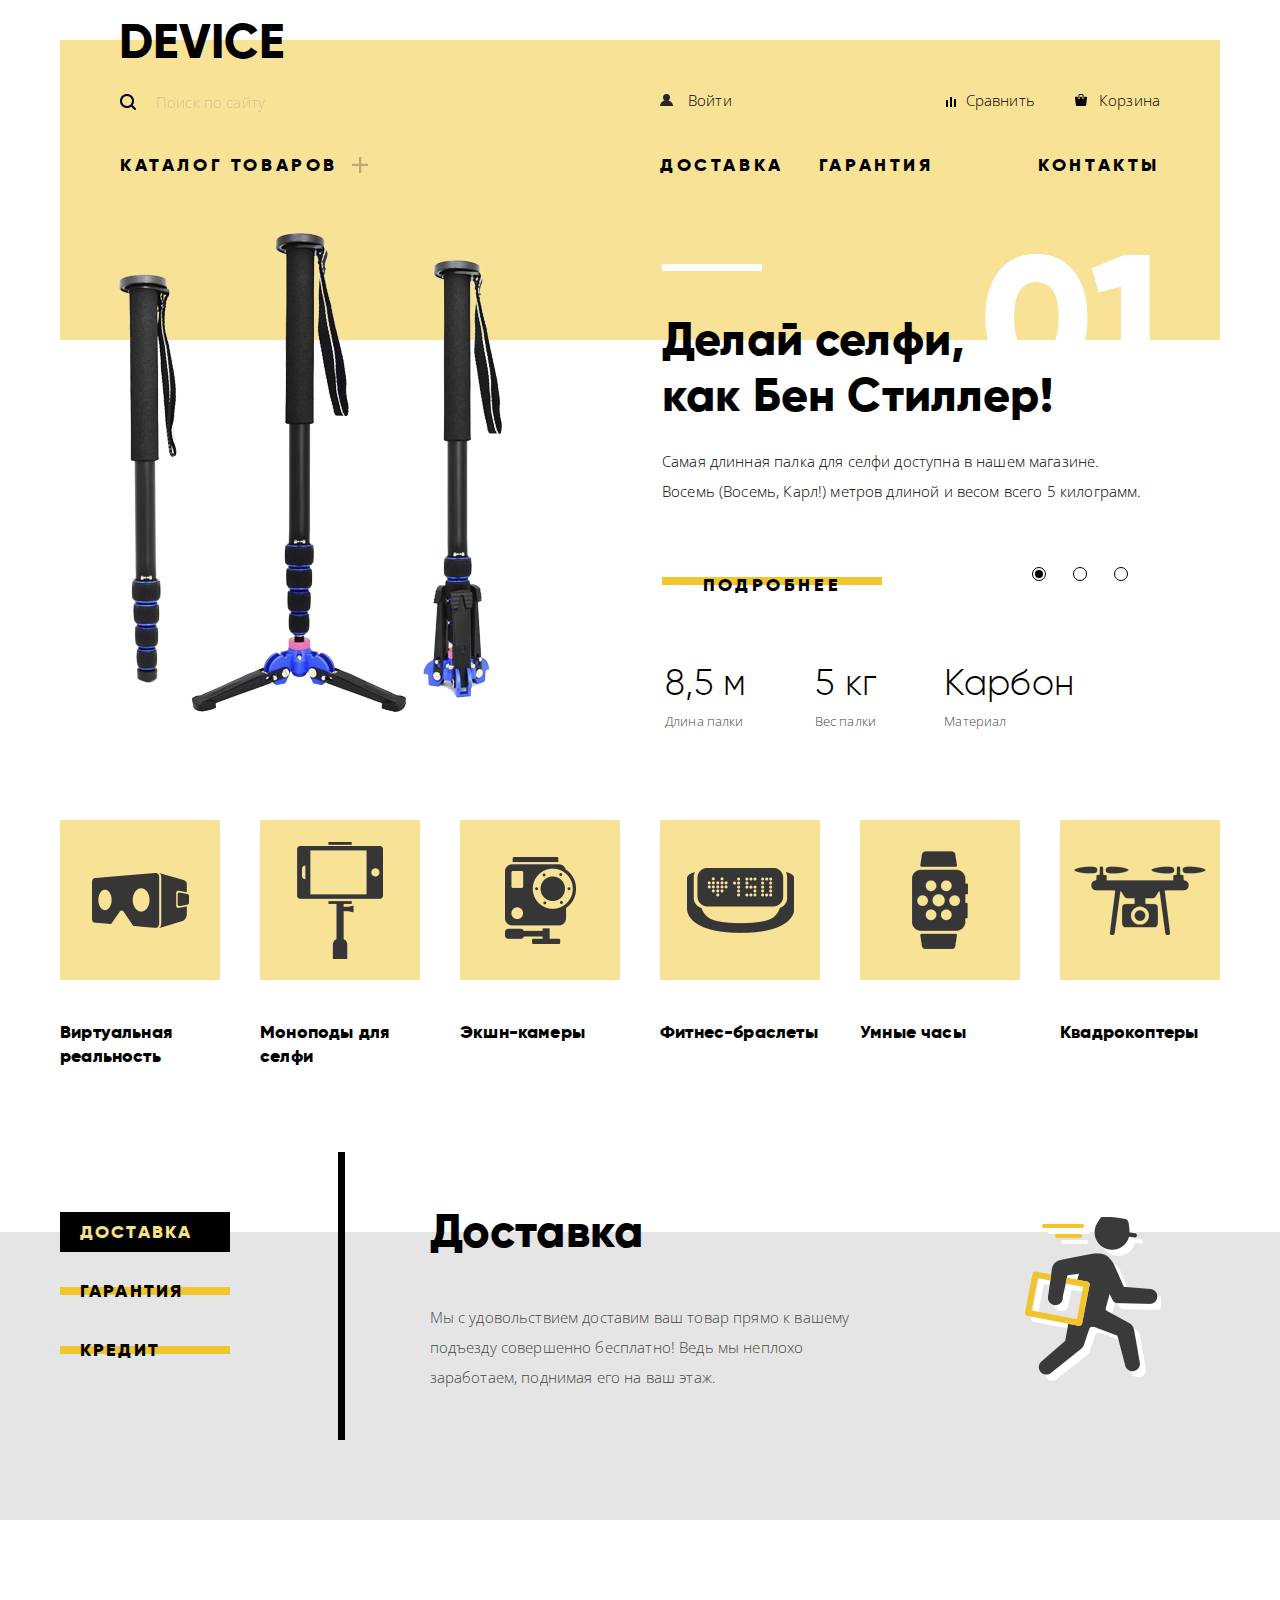
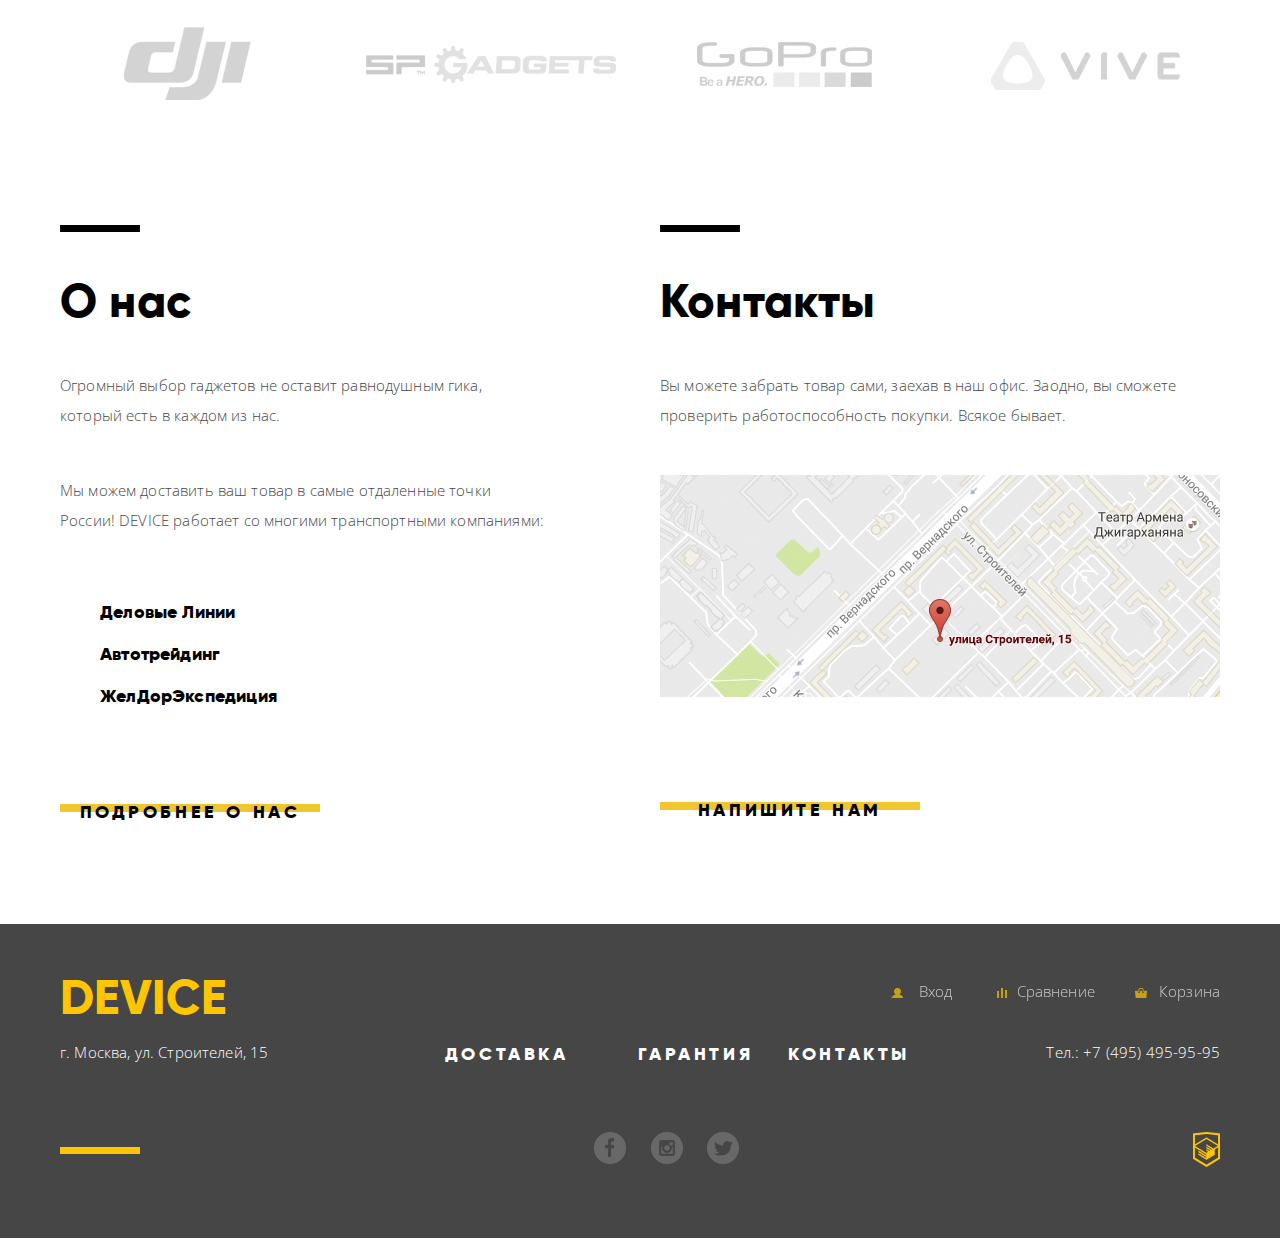
==== index.html @ 448fe98c "Доделка состояний кнопок" ====
<!DOCTYPE html>
<html lang="ru">

        <head>
            <meta charset="UTF-8">
            <title>Интернет-магазин Device</title>
            <link href="css/normalize.css" rel="stylesheet">
            <link href="css/style.css" rel="stylesheet" type="text/css">
            <link href="https://fonts.googleapis.com/css?family=Open+Sans:300,400&amp;subset=cyrillic" rel="stylesheet">
             
        </head>
        <body>

          <header class="main-header">
            <h1 class="visually-hidden">Интернет-магазин Device</h1>
              <nav class="main-navigation"> 

                <a class="main-header-logo">
                      Device
                </a>

                <div class="main-navigation-wrapper">
                  <div class="container">  
                      <form class="search-form" action="https://echo.htmlacademy.ru" method="POST">
                          <ul class="search-list">
                              <li class="search-item-user">
                              <label class="visually-hidden" for="user-search">Поиск по сайту</label>
                              <input class="search-icon-user" id="user-search" type="text" name="search" placeholder="Поиск по сайту">
                              </li>
                              <li class="search-item-button"><a href="">Найти</a></li>
                          </ul>
                      </form>
                      <ul class="user-navigation">
                        <li class="login-link">
                            <a href="login.html">Войти</a>
                        </li>
                      <div class="separation-columns">
                        <li class="comparison"><a href="comparison.html">Сравнить</a></li>
                        <li class="shopping-cart"><a href="shopping-cart.html">Корзина</a></li>
                      </div>      
                    </ul>
                  </div>
                </div>

                <div class="main-navigation-wrapper">
                  <div class="container"> 
                      <ul class="catalog-navigation">
                          <li class="catalog-nav"><a href="catalog.html">Каталог товаров</a></li>
                      </ul>
                      <ul class="site-navigation">
                          <div class="separation-columns">
                            <li class="delivery-nav"><a href="delivery">Доставка</a></li>
                            <li class="guarantee-nav"><a href="guarantee">Гарантия</a></li>
                          </div>
                          <li class="contact-nav"><a href="contact.html">Контакты</a></li>
                      </ul>
                  </div> 
                </div>

              </nav>
          </header>

          <main class="">
            <div class="slider-container container">
                    <input class="switch-slider" type="radio" name="point-slider" id="slide1" checked>
                    <input class="switch-slider" type="radio" name="point-slider" id="slide2">
                    <input class="switch-slider" type="radio" name="point-slider" id="slide3">
                <div class="slider">
                   <div class="slides slide1">
                     <section class="img-product">
                       <h2 class="visually-hidden">Слайд</h2>
                       <img src="img/slider-1.png" aria-label="Изображение продукта">
                     </section>
                     <section class="description-product">
                        <p class="whight-hyphen"></p> 
                        <p class="number-slide">01</p>
                       <h3 class="slide-title">Делай селфи,<br> как Бен Стиллер!</h3>
                       <p class="slide-description">Самая длинная палка для селфи доступна в нашем магазине.<br>
                          Восемь (Восемь, Карл!) метров длиной и весом всего 5 килограмм.</p>
                       <a class="button line" href="#">Подробнее</a>
                       
                       <table class="specifications">
                             <tr class="description-specifications">
                                  <td class="cell">8,5 м</td>
                                  <td class="cell">5 кг</td>
                                  <td class="cell">Карбон</td>
                             </tr>
                             <tr class="name-specifications">
                                <td class="cell">Длина палки</td>
                                <td class="cell">Вес палки</td>
                                <td class="cell">Материал</td>
                             </tr>
                       </table>
                     </section>
                   </div>
                   <div class="slides slide2">
                     <section class="img-product">
                      <h2 class="visually-hidden">Слайд</h2>
                      <img src="img/slider-2.png" aria-label="Изображение продукта">
                     </section>
                     <section class="description-product">
                      <p class="whight-hyphen"></p>
                      <p class="number-slide">02</p>
                      <h3 class="slide-title">Худеем <br> правильно!</h3>
                      <p class="slide-description">Мотивирующие фитнес-браслеты помогут найти в себе 
                        силы не пропускать занятия и соблюдать диету</p>
                      <a class="button line" href="#">Подробнее</a>
                      <table class="specifications">
                          <tr class="description-specifications">
                              <td>48 часов</td>
                          </tr>
                          <tr class="name-specifications">
                             <td>Без подзарядки</td>
                          </tr>
                      </table>
                     </section>
                   </div>
                  <div class="slides slide3"> 
                     <section class="img-product">
                      <h2 class="visually-hidden">Слайд</h2>
                      <img src="img/slider-3.png" aria-label="Изображение продукта">
                     </section>
                     <section class="description-product">
                      <p class="whight-hyphen"></p>
                      <p class="number-slide">03</p>
                      <h3 class="slide-title">Порхает как бабочка, жалит как пчела!</h3>
                      <p class="slide-description">Этот обычный, на первый взгляд, квадрокоптер оснащен
                        мощным лазером, замаскированным под стандартную камеру.</p>
                      <a class="button line" href="#">Подробнее</a> 
                      <table class="specifications">
                          <tr class="description-specifications">
                              <td>800 м</td>
                              <td>50 м</td>
                          </tr>
                          <tr class="name-specifications">
                             <td>Дальность полета</td>
                             <td>Радиус поражения</td>
                          </tr>
                      </table>
                     </section>
                  </div>
                </div>
                <div class="controls">
                    <label class="switch-btn" for="slide1"></label>
                    <label class="switch-btn" for="slide2"></label>
                    <label class="switch-btn" for="slide3"></label>
                </div>
            </div>

            <div class="container">
                 <section class="category">
                     <h2 class="visually-hidden">Категории товаров</h2>
                     <ul class="category-list">
                         <li class="category-item">
                             <a class="categoty-link" href=""><img class="state" src="img/category/popular-1.png"></a>
                             <a>Виртуальная реальность</a>
                        </li>
                         <li class="category-item">
                             <a class="categoty-link" href=""><img class="state" src="img/category/popular-2.png"></a>
                             <a>Моноподы для селфи</a>
                        </li>
                         <li class="category-item">
                             <a class="categoty-link" href=""><img class="state" src="img/category/popular-3.png"></a>
                             <a>Экшн-камеры</a>
                        </li>
                         <li class="category-item">
                             <a class="categoty-link" href=""><img class="state" src="img/category/popular-4.png"></a>
                             <a>Фитнес-браслеты</a>
                        </li>
                         <li class="category-item">
                             <a class="categoty-link" href=""><img class="state" src="img/category/popular-5.png.png"></a>
                             <a>Умные часы</a>
                        </li>
                         <li class="category-item">
                             <a class="categoty-link" href=""><img class="state" src="img/category/poppular-6.png.png"></a>
                             <a>Квадрокоптеры</a>
                        </li>
                     </ul>
                </section> 
            </div>

            <div class="container-wrapper">
                    <div class="services-container container">
                           <input class="switch-path" type="radio" name="point-path" id="path1" checked>
                           <input class="switch-path" type="radio" name="point-path" id="path2">
                           <input class="switch-path" type="radio" name="point-path" id="path3">
                       
                       <section class="services">
                         <h2 class="visually-hidden">Услуги</h2>
   
                         <label class="switch-btn-path line-fix" for="path1"><p class="text-switch">Доставка</p></label> 
                         <label class="switch-btn-path line-fix" for="path2"><p class="text-switch">Гарантия</p></label> 
                         <label class="switch-btn-path line-fix" for="path3"><p class="text-switch">Кредит</p></label> 
                      
                       </section>

                      <div class="descriptions-services"> 
                         <div class="description-services path1">
                           <section class="delivery">  
                              <h3 class="services-title">Доставка</h3>
                              <p class="services-description">Мы с удовольствием доставим ваш товар прямо к вашему подъезду совершенно бесплатно! Ведь мы неплохо заработаем, поднимая его на ваш этаж.</p> 
                           </section>
                           <section class="logo-delivery">  
                                   <img class="delivery-img" src="img/services/delivery.png"> 
                           </section>
                         </div>
                         <div class="description-services path2">
                           <section class="warranty"> 
                               <h3 class="services-title">Гарантия</h3>
                               <p class="services-description">Если из-за возгорания купленного у нас товара у вас сгорит дом — не переживайте, мы выдадим вам новый.
                               Товар, не дом, конечно же.</p>
                           </section>
                           <section class="logo-warranty">
                               <img class="warranty-img" src="img/services/warranty.png">
                           </section>
                         </div>
                         <div class="description-services path3">
                           <section class="credit">
                               <h3 class="services-title">Кредит</h3>
                               <p class="services-description">Залезть в долговую яму стало проще! Кредитные консультанты подберут для вас наиболее выгодные 
                               условия кредита. Выгодные для нашего банка, разумеется.</p>
                           </section>
                           <section class="logo-credit"> 
                               <img class="credit-img" src="img/services/credit.png">
                           </section>
                         </div>
                      </div>
                   </div>
               </div>

            <div class="container">
                 <section class="brands"><!--Изменить альты изображений-->
                    <h2 class="visually-hidden">Популярные бренды</h2>
                    <ul class="brands-list">
                        <li class="brands-item"><img src="img/brands/brand-1.png" aria-label="Популярные бренды"></li>
                        <li class="brands-item"><img src="img/brands/brand-2.png" aria-label="Популярные бренды"></li>
                        <li class="brands-item"><img src="img/brands/brand-3.png" aria-label="Популярные бренды"></li>
                        <li class="brands-item"><img src="img/brands/brand-4.png" aria-label="Популярные бренды"></li>
                    </ul>
                 </section>
            </div>

            <div class="information-columns container">
                 <section class="about-us">
                    <img src="img/line_black.png">
                    <h2 class="about-us-title">О нас</h2>
                    <p class="about-us-description">Огромный выбор гаджетов не оставит равнодушным гика, который есть в каждом из нас.</p>
                    <p class="about-us-description">Мы можем доставить ваш товар в самые отдаленные точки России! DEVICE работает со многими транспортными компаниями:</p>
                    <ul class="delivery-list">
                         <li class="delivery-item">
                             <p>Деловые Линии</p>
                         </li>
                         <li class="delivery-item">
                             <p>Автотрейдинг</p>
                         </li>
                         <li class="delivery-item">
                            <p>ЖелДорЭкспедиция</p>
                        </li>
                     </ul>
                     <a class="button line" href="">Подробнее о нас</a>
                    </section>
                 <section class="contacts">
                    <img src="img/line_black.png">
                    <h2 class="contacts-title">Контакты</h2>
                    <p class="contacts-description">Вы можете забрать товар сами, заехав в наш офис. Заодно, вы сможете проверить работоспособность покупки. Всякое бывает.</p>
                    <img class="contacts-map" src="img/map.jpg">
                     <a class="button line button-feedback" href="">Напишите нам</a>
                </section>
            </div>

            </main>

            <footer class="main-footer">
                <div class="main-footer-wrapper">
                <div class="container">   
                <section class="main-footer-logo">
                    <h2 class="visually-hidden">Для пользователя</h2>
                    <a class="footer-logo">Device</a> 
                </section>
                    <ul class="user-navigation whight">
                        <li class="login-link state">
                            <a href="login.html">Вход</a>
                        </li>
                        <li class="comparison state">
                            <a href="comparison.html">Сравнение</a>
                        </li>
                        <li class="shopping-cart state">
                            <a href="shopping-cart.html">Корзина</a>
                        </li>
                    </ul>
                </div> 
                </div> 
                <section class="footer-conditions container"> 
                    <h2 class="visually-hidden">Условия покупки</h2>    
                    <p class="footer-contact">г. Москва, ул. Строителей, 15</p>
                    <ul class="site-navigation whight">
                        <li class="delivery-nav"><a href="delivery">Доставка</a></li>
                        <li class="guarantee-nav"><a href="guarantee">Гарантия</a></li>
                        <li class="contact-nav"><a href="contact.html">Контакты</a></li>
                    </ul>
                    <p class="footer-contact">Тел.: +7 (495) 495-95-95</p>
                </section> 
                <section class="footer-social container">
                    <h2 class="visually-hidden">Мы в соцсетях</h2>
                    <p class="yellow-hyphen"></p>
                    <ul class="social-buttons">
                        <li><a class="social-btn-fb" href=""><img src="img/icon/Fb.png"></a></li>
                        <li><a class="social-btn-insta" href=""><img src="img/icon/Insta.png"></a></li>
                        <li><a class="social-btn-tw" href=""><img src="img/icon/Tw.png"></a></li>
                    </ul>
                    <p class="footer-copyright">
                        <span class="logo-html"><img src="img/logo-html.png"></span>
                    </p>
                </section>
            </footer>
            <section class="modal modal-category">
                 <h2 class="visually-hidden">Категории товаров</h2>
                 <ul class="category-list">
                    <li class="category-item"><a href="">Виртуальная реальность</a></li>
                    <li class="category-item"><a href="">Моноподы для селфи</a></li>
                    <li class="category-item"><a href="">Экшн-камеры</a></li>
                    <li class="category-item"><a href="">Фитнес-браслеты</a></li>
                    <li class="category-item"><a href="">Умные часы</a></li>
                    <li class="category-item"><a href="">Квадрокоптеры</a></li>
                </ul>
            </section>
            <section class="modal modal-map">
                 <h2 class="visually-hidden">Как до нас добраться</h2>
                 <iframe src="https://www.google.com/maps/embed?pb=!1m18!1m12!1m3!1d2249.1123749473672!2d37.527429316086874!3d55.6870340045298!2m3!1f0!2f0!3f0!3m2!1i1024!2i768!4f13.1!3m3!1m2!1s0x46b54cf65f5c8955%3A0x694710ccd55501e!2z0YPQuy4g0KHRgtGA0L7QuNGC0LXQu9C10LksIDE1LCDQnNC-0YHQutCy0LAsIDExOTMxMQ!5e0!3m2!1sru!2sru!4v1553522904117" width="960" height="559" frameborder="0" style="border:0" allowfullscreen></iframe>
                 <p class="map-paragraph visually-hidden">
                     <img src="img/map-big.png" width="960px" height="559px" alt=""> <!--Дописать адрес офиса-->
                 </p>
                 <button class="modal-close close-map" type="button">Закрыть</button>
            </section>
            <section class="modal modal-feedback ">
                 <h2 class="visually-hidden">Форма обратной связи</h2>
                 <form class="feedback-form" action="https://echo.htmlacademy.ru" method="POST">
                   <p class="feedback-paragraph">
                     <label for="user-name">Ваше имя:</label>
                     <input class="feedback-user-name" type="text" id="user-name" name="name" placeholder="Имя Фамилия">
                   </p>
                   <p class="feedback-paragraph">
                      <label for="user-e-mail">Ваш e-mail:</label>
                      <input class="feedback-user-e-mail" type="text" id="user-e-mail" name="e-mail" placeholder="email@example.com">
                    </p>
                    <p class="feedback-paragraph">
                      <label for="user-letter-text">Текст письма:</label>
                      <textarea class="feedback-user-letter-text" type="text" id="user-letter-text" name="text" placeholder="В свободной форме"></textarea>
                    </p>
                    <button class="button to-send" type="submit"><hr class="line">Отправить</button>
                 </form>
                 <button class="modal-close close-feedback" type="button">Закрыть</button>
            </section>
            <div class="modal-overlay"></div>
        <script>
            var map = document.querySelector(".contacts-map");
            var map_popup = document.querySelector(".modal-map");
            var close_map = document.querySelector(".close-map");
            
            var feedback = document.querySelector(".button-feedback");
            var feedback_popup = document.querySelector(".modal-feedback");
            var close_feedback = document.querySelector(".close-feedback");

            var overlay = document.querySelector(".modal-overlay");
            var close_click_overlay = document.querySelector(".modal-overlay");

            var search = document.querySelector(".search-icon-user");
            var search_button = document.querySelector(".search-item-button");

            map.addEventListener("click", function (evt) {
                evt.preventDefault();
                map_popup.classList.add("modal-show");
                overlay.classList.add("modal-show");
            });

            close_map.addEventListener("click", function(evt) {
                evt.preventDefault;
                map_popup.classList.remove("modal-show");
                overlay.classList.remove("modal-show");
            });

            feedback.addEventListener("click", function (evt) {
                evt.preventDefault();
                feedback_popup.classList.add("modal-show");
                overlay.classList.add("modal-show");
            });

            close_feedback.addEventListener("click", function(evt) {
                evt.preventDefault;
                feedback_popup.classList.remove("modal-show");
                overlay.classList.remove("modal-show");
            });

            close_click_overlay.addEventListener("click", function(evt) {
                evt.preventDefault;
                map_popup.classList.remove("modal-show");
                feedback_popup.classList.remove("modal-show");
                overlay.classList.remove("modal-show");
            });
            search.addEventListener("focus", function (evt) {
                evt.preventDefault();
                search_button.classList.add("modal-show");
            });

        </script>    
        </body>
    </html>
---- css/style.css ----
@font-face {
    font-family: "gilroyextrabold";
    src: url('../fonts/gilroyextrabold.woff2') format('woff2');
    src: url('../fonts/gilroyextrabold.woff') format('woff');
  }
@font-face {
    font-family: "gilroylight";
    src: url('../fonts/gilroylight.woff2') format('woff2');
    src: url('../fonts/gilroylight.woff') format('woff');
  }

body {
    margin: 0;
    padding: 0;
  
    font-family: "gilroyextrabold", Arial, sans-serif;
    font-size: 18px;
    line-height: 24px;
    font-weight: 400;
    letter-spacing: 0.18px;
    color: #000000;

   /* background-color: white;
    background-image: url("../img/device-index.png");
    background-repeat: no-repeat;
    background-position: 0 0;*/
  }
 a {
     text-decoration: none;
 } 
 img {
     max-width: 100%;
     height: auto;
 }

 .search-list,
 .user-navigation,
 .catalog-navigation,
 .site-navigation,
 .slides-switches,
 .category-list,
 .services-list,
 .brands-list,
 .delivery-list,
 .social-buttons,
 .breadcrumbs,
 .filter-option,
 .catalog-list,
 .pagination-item {
     list-style: none;
 }
 .search-list a,
 .user-navigation a,
 .catalog-navigation a,
 .site-navigation a,
 .main-product a,
 .category-list a, 
 .services-list a,
 .about-us a,
 .contacts a,
 .social-buttons a,
 .description-product a,
 .breadcrumbs a,
 .catalog-list a,
 .pagination-item a,
 .modal-product a {
     color: #000000;
 }

 .description-product .button {
    display: block; 
    width: 220px; 
    height: 24px;
    text-align: center;
    padding-left: auto;
    padding-right: auto;
 }
 .about-us .button,
 .contacts .button {
    display: block; 
    width: 260px; 
    height: 32px;
    text-align: center;
    padding-top: 8px;
    padding-left: auto;
    padding-right: auto;
 }
 .description-product .button {
    display: block;
    height: 32px;
    text-align: center;
    padding-top: 8px;
    padding-left: auto;
    padding-right: auto;
 }
 
 .whight-hyphen {
    width: 100px;
    height: 7px;
    background-color: #ffffff;

    margin: 0;
    margin-top: 35px;
}
.yellow-hyphen {
    width: 80px;
    height: 7px;
    background-color: #ffc600;

    margin: 0;
    margin-top: 15px;
}
 .main-header-logo,
 .main-footer-logo {
    font-size: 48px;
    line-height: 48px;
    text-transform: uppercase;
    letter-spacing: 0.26px;
 }
 .catalog-item-title {
    font-size: 18px;
 }
 .catalog-item-price {
    font-family: "gilroylight";
    font-size: 16px;
    font-weight: 300;
    line-height: 24px;
    letter-spacing: 0.16px;
 }
 .filter-title,
 .pagination-item a {
    font-size: 16px;
    text-transform: uppercase;
    letter-spacing: 0.91px;
 }
 .main-footer-logo {
    letter-spacing: 0.48px;
    color: #ffc600;
    margin-top: 50px;
 }
 .categoty-link {
    display: block;
    display: flex;
    width: 160px;
    height: 160px;
    background-color: rgb(240, 197, 46, 0.5);
    margin-bottom: 40px;
 }
 .categoty-link img {
    display: inline-block;
    margin: auto;
 }
 .categoty-link:hover {
    background-color: rgb(240, 197, 46);
 }
 .categoty-link:active img {
    opacity: 0.3;
 }
 .main-navigation {
    position: relative;

    width: 1160px;
    min-height: 300px;
    margin: 0 auto;
    margin-top: 40px;

    display: flex;
    flex-direction: column;
    align-items: center;

    background-color: rgb(240, 197, 46, 0.5);
 }
 .main-header-logo {
     position: absolute;
     top: -22px;
     left: 59px;
 }
 .main-footer {
    display: flex;
    flex-direction: column;
    align-items: center;
}
 .main-navigation-wrapper,
 .main-footer-wrapper {
     width: 100%;
 }
 .container {
    width: 1160px;
    margin: 0 auto;

 }
 .search-form a {
     display: block;
     padding: 8px 20px;
     padding-bottom: 0;
 }
 .main-navigation-wrapper .container,
 .main-footer-wrapper .container,
 .footer-conditions.container,
 .footer-social.container {
     display: flex;
     justify-content: space-between;
 }
 .category {
     margin-bottom: 164px;
 }
 .category-list,
 .brands-list {
     display: flex;
     justify-content: space-between;
     margin: 0;
     padding: 0;
 }
 .category-item {
     width: 160px;
 }

 /* Стилизация слайдера*/
 .slider {
    position: relative;
    box-shadow: 0 0 20px rgba(0, 0, 0, .5);
 }
 .slides {
     display: flex;
     justify-content: space-between;
     position: absolute;
     left: 5%;
     right: 5%;

     opacity: 0;
     z-index: -1;
     transform: scale(1.5);
     transition: transform ease-in-out 0.3s, opacity ease-in-out .5s;

 }
 #slide1:checked ~ .slider > .slide1,
 #slide2:checked ~ .slider > .slide2,
 #slide3:checked ~ .slider > .slide3 {
    opacity: 1;
    z-index: 1;
    transform: scale(1);
}
.slider-container .switch-btn:hover,
#slide1:checked ~ .controls .switch-btn:nth-of-type(1),
#slide2:checked ~ .controls .switch-btn:nth-of-type(2),
#slide3:checked ~ .controls .switch-btn:nth-of-type(3) {
   background: black;
}
 .slider-container .controls {
     position: absolute;
     right: 83px;
     bottom: 131px;
 }
 .slider-container .switch-btn {
     position: relative;
     display: inline-block;
     cursor: pointer;
     height: 8px;
     width: 8px;
     border-radius: 50%;
     margin: 25px 12px 0 16px;
     transition: background ease-in-out .5s;
     z-index: 2;
 }
 .slider-container .switch-btn::after {
     display: block;

     content: " ";

     border: 1px solid black;
     height: 12px;
     width: 12px;
     left: -3px;
     top: -3px;
     position: absolute;
     border-radius: 50%;
     z-index: 2;
 }
/* Конец стилизации слайдера*/


/* Стилизация сервисов*/
.services {
    min-height: 288px;

    display: flex;
    flex-direction: column;
    justify-content: space-between;

    margin: 0;
    padding: 0px;
    min-width: 278px;
    border-right: solid black 7px;
 }
 .descriptions-services {
     max-height: 320px;
 }
 .description-services {
     position: absolute;
     display: flex;
     justify-content: space-around;
     width: 900px;
 }
 .descriptions-services .delivery,
 .descriptions-services .warranty,
 .descriptions-services .credit{
    width: 426px;
 }
 .services .switch-btn-path:nth-of-type(1) {
     margin-top: 60px;
 }
 .services .switch-btn-path:nth-of-type(3) {
     margin-bottom: 70px;
 }
 .switch-path {
     display: none;
 }
.services .switch-btn-path {
    display: block;
    
    height: 40px;
    border: none;
    background-color: rgba(0, 0, 0, 0);
    text-align: left;
    cursor: pointer;
}
.switch-btn-path:hover {
    width: 170px;
    background-color: #f0c52e;
}
.text-switch {
    height: 32px;
    display: inline-block;
    width: 130px;
    margin: 0;
    padding-left: 20px;
    padding-top: 8px;
}
.description-services {
     opacity: 0;
     z-index: -1;
     transform: scale(1.5);
     transition: transform ease-in-out 0.3s, opacity ease-in-out .5s;
}
 #path1:checked ~ .descriptions-services > .path1,
 #path2:checked ~ .descriptions-services > .path2,
 #path3:checked ~ .descriptions-services > .path3 {
    opacity: 1;
    z-index: 1;
    transform: scale(1);
}

.services-container .switch-btn-path:checked,
#path1:checked ~ .services .switch-btn-path:nth-of-type(1),
#path2:checked ~ .services .switch-btn-path:nth-of-type(2),
#path3:checked ~ .services .switch-btn-path:nth-of-type(3) {
    outline: none;
    background: black;
    color: #f7e184;
}
/* Конец стилизации сервисов*/


 .information-columns {
    display: flex;
    justify-content: space-between;
 }


 
 .delivery-img {
     margin-top: 65px;
     width: 136px;
     height: 164px;
 }
 .warranty-img {
    margin-top: 65px;
    width: 171px;
    height: 194px;
 }
 .credit-img {
    margin-top: 65px;
    width: 156px;
    height: 186px;
 }
 .slider-container {
    position: relative;
    margin-top: -111px;
    min-height: 486px;
    margin-bottom: 105px;
 }
 .img-product {
     width: 440px;
 }
 .description-product {
    width: 500px;

    position: relative;
 }
 .slide-description {
     margin: 0;
     margin-bottom: 55px;
 }
.switch-slider {
    display: none;
}
 .about-us {
     width: 485px;
 }
 .contacts {
    width: 560px;
 }
 .services-container {
     position: absolute;
     left: 50%;
     margin-left: -580px;

     display: flex;

     min-height: 288px;
     margin-bottom: 94px;
     margin-top: -80px;
 }
 .brands {
     margin-bottom: 93px;
 }
 .main-footer {
     margin-top: 96px;
 }
 
 .footer-copyright {
    margin: 0;
 }
 .search-icon-user,
 .user-navigation,
 .search-list,
 .slide-description,
 .name-specifications,
 .services-description,
 .about-us-description,
 .contacts-description,
 .footer-contact,
 .modal-category a,
 .breadcrumbs a,
 .monopods-current {
    font-family: "Open Sans";
    font-size: 15px;
    font-weight: 300;
    line-height: 30px;
    letter-spacing: 0.15px;
    text-transform: none;
    color: #000000;
 }
 .breadcrumbs a,
 .monopods-current {
    font-size: 14px;
    line-height: 24px;
    letter-spacing: 0.14px;
    color: rgba(0, 0, 0, 0.3);
 }
 .sort {
    font-family: "Open Sans";
    font-size: 14px;
    font-weight: 400;
    line-height: 18px;
 }
 .modal-category a {
    line-height: 36px;
 }
 .search-icon-user,
 .button.to-send,
 .button.sing-in,
 .button.to-show,
 .filter-parameter {
     border: none;
 }
 .search-icon-user {
    width: 315px;

    opacity: 0.3;
    background-color: rgb(240, 197, 46, 0);
 }
 

 .switch-path {
     height: 40px;
     border: none;
     background-color: rgba(0, 0, 0, 0);
     text-align: left;
     padding-left: 20px;
 }
.catalog-navigation,
.site-navigation,
.button,
.switch-btn-path {
    text-transform: uppercase;
    letter-spacing: 3.6px;
}
.switch-btn-path {
    letter-spacing: 2.15px;
}
.services-item:hover a,
.services-item:hover {
    color: #f7e184;
    background-color: #000000;
}

.button.to-send,
.button.sing-in,
.button.to-show {
    letter-spacing: 2.15px;
    background-color: rgba(0, 0, 0, 0);
}
.button.to-show {
    font-family: "gilroyextrabold", Arial, sans-serif;
    font-size: 18px;
    line-height: 24px;
    font-weight: 400;
}
.slide-title {
    font-size: 47px;
    line-height: 56px;
    letter-spacing: 0.17px;
    margin-top: 40px;
    margin-bottom: 23px;
}
.number-slide {
    position: absolute;
    right: 0;
    top: 0;
    margin: 0;
    z-index: -1;

    font-family: "gilroyextrabold";
    font-size: 179px;
    font-weight: 400;
    line-height: 179.2px;
    letter-spacing: 0.36px;

    color: #ffffff;
}
.services-title,
.about-us-title,
.contacts-title,
.page-title {
    font-size: 47px;
    line-height: 48px;
    letter-spacing: 0.21px;
}
.services-title {
    margin-top: 55px;
}
.page-title {
    letter-spacing: 0.17px;
}
.specifications {
    margin-top: 55px;
}
.description-specifications {
    font-family: "gilroylight";
    font-size: 36px;
    font-weight: 300;
    line-height: 48px;
    letter-spacing: 0.36px;
}
.name-specifications,
.services-description,
.about-us-description,
.contacts-description {
    color: #464646;
}
.name-specifications {
    font-size: 13px;
    line-height: 20px;
    letter-spacing: 0.13px;
}
.cell {
    padding-right: 65px;
}
.container-wrapper {
    background-color: #e5e5e5;
    min-height: 288px;
    margin-bottom: 95px;
}
.main-footer {
    background-color: #464646;
}  
.user-navigation.whight a,
.site-navigation.whight a,
.footer-contact {
    color: #ffffff;
}
.feedback-user-name,
.feedback-user-e-mail,
.feedback-user-letter-text {
    font-family: "Open Sans";
    font-size: 14px;
    font-weight: 400;
    line-height: 18px;
    color: rgba(70, 70, 70, 0.4);
}
.button-comparison {
    font-family: "Open Sans";
    font-size: 13px;
    font-weight: 300;
    line-height: 36px;
    letter-spacing: 0.13px;
    color: rgba(0, 0, 0, 0.5);
}
.search-list {
    display: flex;
    margin-left: 60px;
    margin-top: 36px;
    margin-bottom: 0;
    padding: 0;
}
.search-item-user {
    position: relative;

    padding: 0;
}
.search-item-user::before {
    content: "";

    position: absolute;
    top: 18px;
    left: 0px;

    width: 16px;
    height: 16px;

    background-image: url("../img/icon/search.png");
    background-repeat: no-repeat;
    background-position: 0 0;
}
.search-icon-user {
    height: 49px;
    padding-left: 36px;
}
.search-icon-user:hover {
    opacity: 0.6;
}
.search-icon-user:focus {
    height: 47px;
    opacity: 1;
    outline: none;
    border-bottom: solid 2px black;
}
.search-item-button { 
    display: none;
    border: solid 2px black;
}
.search-item-button:hover,
.search-item-button a:hover {
    background-color: #000000;
    color: #ffffff;
}
.search-item-button:active,
.search-item-button a:active {
    background-color: #000000;
    color: rgba(255, 255, 255, 0.3);
}
.login-link {
    position: relative;

    padding-left: 28px;
    padding-right: 44px;
}
.login-link::before {
    content: "";

    position: absolute;
    top: 9px;
    left: 0px;

    width: 13px;
    height: 12px;

    background-image: url("../img/icon/user.png");
    background-repeat: no-repeat;
    background-position: 0 0;
}

.login-link:hover {
    opacity: 0.6;
}
.login-link:active {
    opacity: 0.3;
}
.shopping-cart {
    position: relative;

    padding: 0 24px;
    padding-right: 0;
}
.shopping-cart::before {
    content: "";

    position: absolute;
    top: 9px;
    left: 0px;

    width: 12px;
    height: 12px;

    background-image: url("../img/icon/cart.png");
    background-repeat: no-repeat;
    background-position: 0 0;
}
.shopping-cart:hover {
    opacity: 0.6;
}
.shopping-cart:active {
    opacity: 0.3;
}
.comparison {
    position: relative;

    padding: 0 20px;
    padding-right: 0;
    margin-right: 40px;
}
.comparison::before {
    content: "";

    position: absolute;
    top: 12px;
    left: 0px;

    width: 10px;
    height: 10px;

    background-image: url("../img/icon/compare.png");
    background-repeat: no-repeat;
    background-position: 0 0;
}
.comparison:hover {
    opacity: 0.6;
}
.comparison:active {
    opacity: 0.3;
}
.login-link.state,
.comparison.state,
.shopping-cart.state {
    opacity: 0.7;
}
.login-link.state:hover,
.comparison.state:hover,
.shopping-cart.state:hover {
    opacity: 1;
}
.login-link.state:active,
.comparison.state:active,
.shopping-cart.state:active {
    opacity: 0.3;
}
.login-link.state::before {
    content: "";

    position: absolute;
    top: 12px;
    left: 0px;

    width: 12px;
    height: 10px;

    background-image: url("../img/icon/footer-user.png");
    background-repeat: no-repeat;
    background-position: 0 0;
}
.comparison.state::before {
    content: "";

    position: absolute;
    top: 12px;
    left: 0px;

    width: 12px;
    height: 10px;

    background-image: url("../img/icon/footer-compare.png");
    background-repeat: no-repeat;
    background-position: 0 0;
}
.shopping-cart.state::before {
    content: "";

    position: absolute;
    top: 12px;
    left: 0px;

    width: 12px;
    height: 10px;

    background-image: url("../img/icon/footer-cart.png");
    background-repeat: no-repeat;
    background-position: 0 0;
}
.brands-item {
    filter: grayscale(100%);
    opacity: 0.2;
}
.brands-item:hover {
    filter: none;
    opacity: 1;
}
.site-navigation .delivery-nav  {
    margin-right: 35px;
}
.delivery-nav:hover {
    opacity: 0.6;
}
.delivery-nav:active {
    opacity: 0.3;
}
.catalog-navigation {
    position: relative;

    padding: 0 30px;
    padding-left: 0;
}
.catalog-navigation::before {
    content: "";

    position: absolute;
    bottom: 4px;
    right: 0px;

    width: 16px;
    height: 16px;

    background-image: url("../img/icon/plus.png");
    background-repeat: no-repeat;
    background-position: 0 0;
}
.catalog-nav:hover {
    opacity: 0.6;
}
.catalog-nav:active {
    opacity: 0.3;
}
.user-navigation {
    display: flex;
    justify-content: space-between;
    flex-wrap: wrap;
    width: 500px;

    padding-top: 45px;
    padding-right: 60px;
    margin: 0;
}
.user-navigation.whight {
    justify-content: flex-end;

    padding-top: 52px;
    padding-right: 0;
}
.catalog-navigation {
    padding-left: 60px;
    padding-top: 26px;
    margin: 0;
}
.site-navigation {
    display: flex;
    justify-content: space-between;
    flex-wrap: wrap;
    width: 500px;

    padding-top: 26px;
    padding-right: 60px;
    margin: 0;
}
.site-navigation.whight {
    justify-content: space-around;

    padding-top: 20px;
    padding-right: 0;
}
.separation-columns {
    display: flex;
    justify-content: space-between;
}
.guarantee-nav:hover {
    opacity: 0.6;
}
.guarantee-nav:active {
    opacity: 0.3;
}
.contact-nav:hover {
    opacity: 0.6;
}
.contact-nav:active {
    opacity: 0.3;
}
.main-header-logo:hover {
    opacity: 0.6;
}
.main-header-logo:active {
    opacity: 0.3;
}
.main-footer-logo:hover {
    opacity: 0.6;
}
.main-footer-logo:active {
    opacity: 0.3;
}
.logo-html:hover {
    opacity: 0.6;
}
.logo-html:active {
    opacity: 0.3;
}

.about-us-description,
.contacts-description {
    margin-top: 45px;
    margin-bottom: 45px;
}
.delivery-list {
    margin-top: 65px;
    margin-bottom: 80px;
}
.contacts-map {
    margin-bottom: 83px;
    cursor: pointer;
}
.footer-social {
    margin-top: 50px;
    margin-bottom: 65px;
}
.footer-line {
    width: 80px;
    height: 7px;
    padding-top: 13px;
    padding-right: 15px;
}
.social-buttons {
    display: flex;
    justify-content: space-between;

    min-width: 145px;
    margin: 0;
    padding: 0;
}
.social-btn-fb {
    opacity: 0.3;
}
.social-btn-fb:hover {
    opacity: 1;
}
.social-btn-fb:active {
    opacity: 0.1;
}
.social-btn-insta {
    opacity: 0.3;
}
.social-btn-insta:hover {
    opacity: 1;
}
.social-btn-insta:active {
    opacity: 0.1;
}
.social-btn-tw {
    opacity: 0.3;
}
.social-btn-tw:hover {
    opacity: 1;
}
.social-btn-tw:active {
    opacity: 0.1;
}
.modal {
    display: none;
    position: fixed;

    color: #000000;

    background-color: #ffffff;
    box-shadow: 0 10px 20px rgba(0, 0, 0, 0.15);

    z-index: 2;
}
.modal-overlay {
    display: none;
    position: fixed;
    top: 0;
    left: 0;
    
    width: 100%;
    height: 100%;

    background: rgba(0, 0, 0, 0.5);
    z-index: 1;
}
.modal-feedback {
    top: 180px;
    left: 50%;

    width: 960px;
    min-height: 553px;
    margin-left: -480px;
}
.modal-map {
    top: 50%;
    left: 50%;

    width: 960px;
    height: 559px;
    margin-left: -480px;
    margin-top: -280px; 
}
.map-paragraph {
    margin: 0;
}
.feedback-form {
    padding: 100px;
    display: flex;
    flex-wrap: wrap;
    justify-content: space-between;
}
.feedback-paragraph {
    display: flex;
    flex-direction: column;

    margin: 0;
}
.feedback-user-name,
.feedback-user-e-mail {
    border: none;
    opacity: 0.5;

    width: 320px;
    padding: 20px;
}
.feedback-user-letter-text {
    border: none;
    opacity: 0.5;

    width: 760px;
    min-height: 156px;
    padding: 20px;
}
.to-send {
    margin-top: 50px; 
}
.modal-close {
    position: absolute;
    top: 22px;
    right: 22px;

    width: 55px;
    height: 55px;

    font-size: 0;

    background-color: #f0c52e;
    opacity: 0.5;
    border-radius: 50%;
    border: 0;

    cursor: pointer;
}
.modal-close::before,
.modal-close::after {
    content: "";

    position: absolute;

    width: 35px;
    height: 2px;
    right: 9.5px;

    background-color: #ffffff;
}
.modal-close::before {
    transform: rotate(45deg);
}
.modal-close::after {
    transform: rotate(-45deg);
}
.line {
    background: linear-gradient(rgba(0, 0, 0, 0) 45%, #f0c52e 0, #f0c52e 70%, rgba(0, 0, 0, 0) 0);
    background-size: 100% 35px;

    align-content: center;
}
.line-fix {
    width: 170px;

    background: linear-gradient(rgba(0, 0, 0, 0) 45%, #f0c52e 0, #f0c52e 70%, rgba(0, 0, 0, 0) 0);
    background-size: 100% 35px;

    align-content: center;
}
.button.line:hover {
    background-color: #f0c52e;
}
.to-send .line {
    margin: -14px;
}
  .visually-hidden:not(:focus):not(:active),
  input[type="checkbox"].visually-hidden,
  input[type="radio"].visually-hidden {
    position: absolute;

    width: 1px;
    height: 1px;
    margin: -1px;
    border: 0;
    padding: 0;

    white-space: nowrap;

    clip-path: inset(100%);
    clip: rect(0 0 0 0);
    overflow: hidden; 
  }

.modal-show {
    display: block;
}
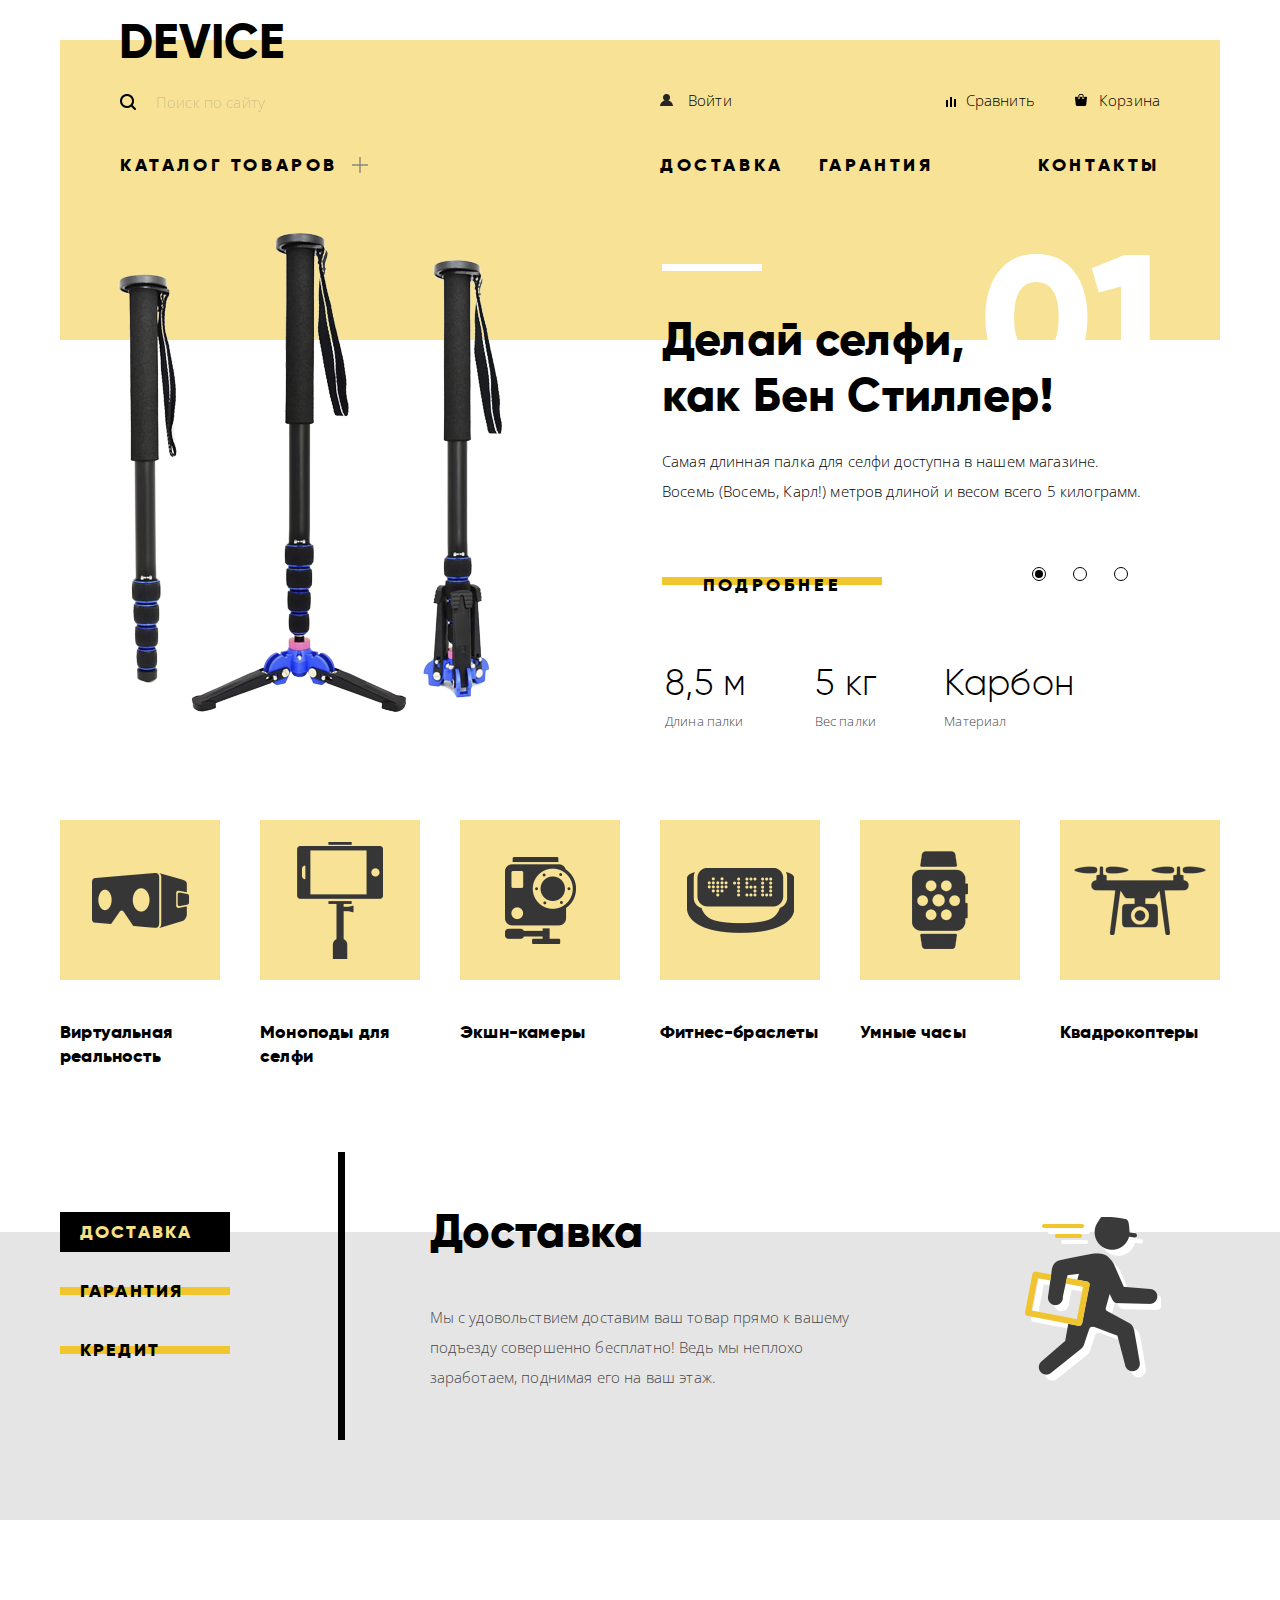
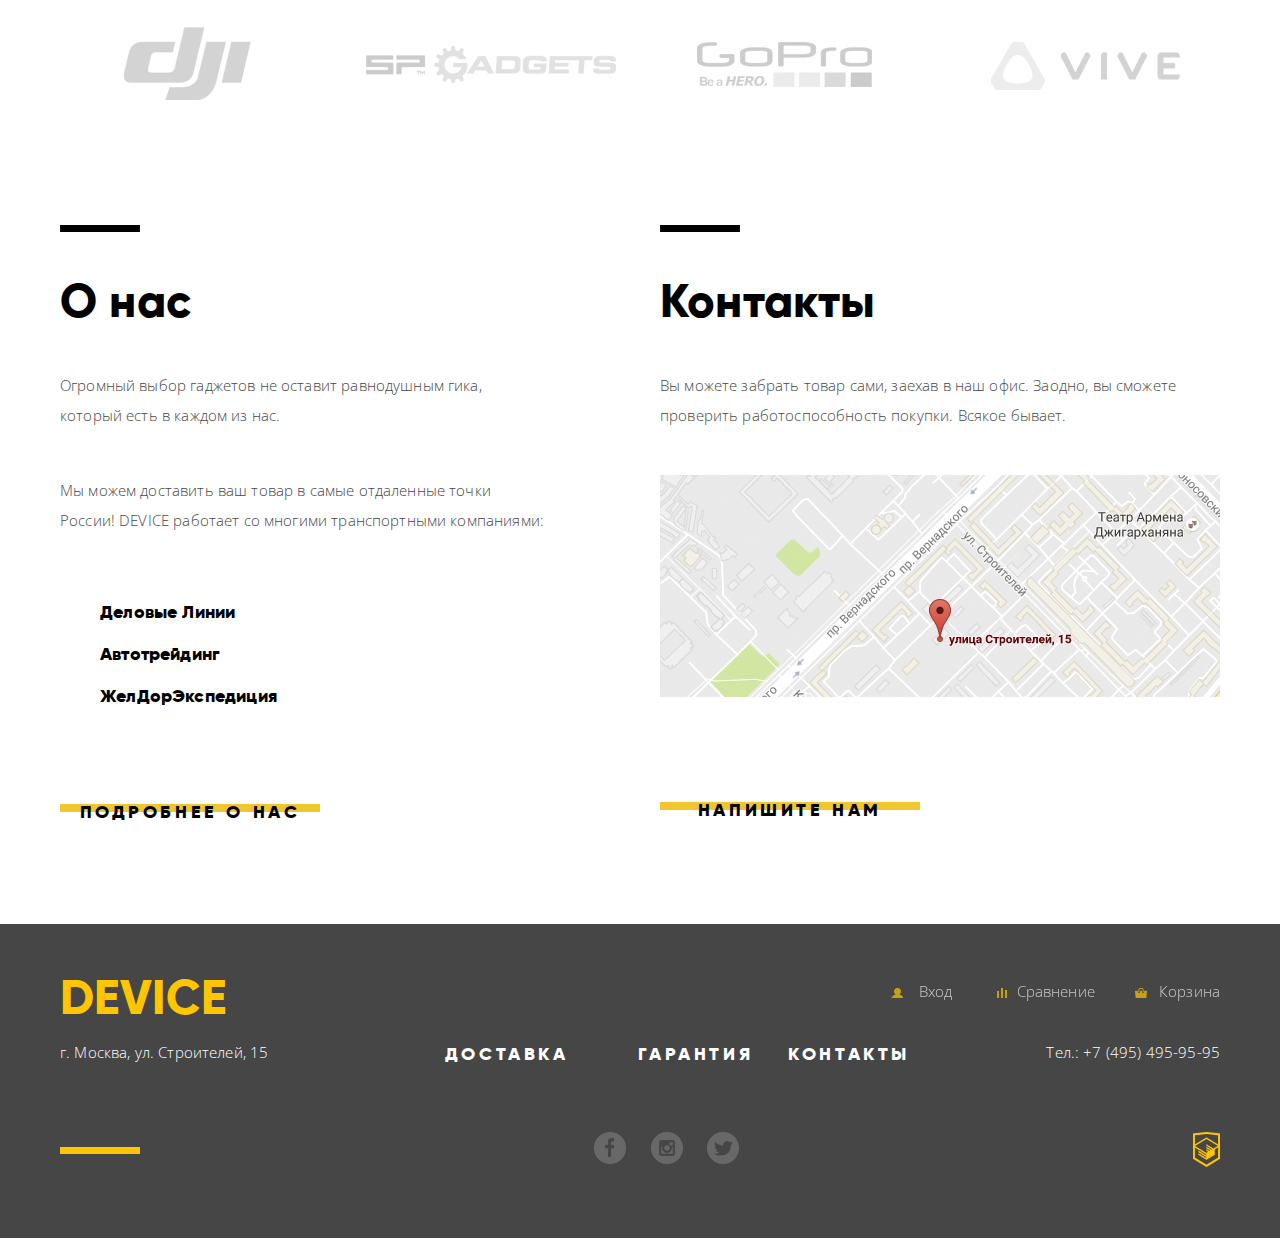
==== commit 44a8f344: "доработка меню каталога" ====
--- a/index.html
+++ b/index.html
@@ -46,6 +46,7 @@
                   <div class="container"> 
                       <ul class="catalog-navigation">
                           <li class="catalog-nav"><a href="catalog.html">Каталог товаров</a></li>
+                          <li class="roll-expand"></li>
                       </ul>
                       <ul class="site-navigation">
                           <div class="separation-columns">
@@ -55,8 +56,18 @@
                           <li class="contact-nav"><a href="contact.html">Контакты</a></li>
                       </ul>
                   </div> 
+                  <section class="modal-category">
+                    <h2 class="visually-hidden">Категории товаров</h2>
+                    <ul class="modal-category-list">
+                       <li class="modal-category-item"><a href="">Виртуальная реальность</a></li>
+                       <li class="modal-category-item"><a href="">Моноподы для селфи</a></li>
+                       <li class="modal-category-item"><a href="">Экшн-камеры</a></li>
+                       <li class="modal-category-item"><a href="">Фитнес-браслеты</a></li>
+                       <li class="modal-category-item"><a href="">Умные часы</a></li>
+                       <li class="modal-category-item"><a href="">Квадрокоптеры</a></li>
+                   </ul>
+                </section>
                 </div>
-
               </nav>
           </header>
 
@@ -313,17 +324,6 @@
                     </p>
                 </section>
             </footer>
-            <section class="modal modal-category">
-                 <h2 class="visually-hidden">Категории товаров</h2>
-                 <ul class="category-list">
-                    <li class="category-item"><a href="">Виртуальная реальность</a></li>
-                    <li class="category-item"><a href="">Моноподы для селфи</a></li>
-                    <li class="category-item"><a href="">Экшн-камеры</a></li>
-                    <li class="category-item"><a href="">Фитнес-браслеты</a></li>
-                    <li class="category-item"><a href="">Умные часы</a></li>
-                    <li class="category-item"><a href="">Квадрокоптеры</a></li>
-                </ul>
-            </section>
             <section class="modal modal-map">
                  <h2 class="visually-hidden">Как до нас добраться</h2>
                  <iframe src="https://www.google.com/maps/embed?pb=!1m18!1m12!1m3!1d2249.1123749473672!2d37.527429316086874!3d55.6870340045298!2m3!1f0!2f0!3f0!3m2!1i1024!2i768!4f13.1!3m3!1m2!1s0x46b54cf65f5c8955%3A0x694710ccd55501e!2z0YPQuy4g0KHRgtGA0L7QuNGC0LXQu9C10LksIDE1LCDQnNC-0YHQutCy0LAsIDExOTMxMQ!5e0!3m2!1sru!2sru!4v1553522904117" width="960" height="559" frameborder="0" style="border:0" allowfullscreen></iframe>
@@ -347,7 +347,7 @@
                       <label for="user-letter-text">Текст письма:</label>
                       <textarea class="feedback-user-letter-text" type="text" id="user-letter-text" name="text" placeholder="В свободной форме"></textarea>
                     </p>
-                    <button class="button to-send" type="submit"><hr class="line">Отправить</button>
+                    <button class="button to-send line" type="submit">Отправить</button>
                  </form>
                  <button class="modal-close close-feedback" type="button">Закрыть</button>
             </section>
@@ -359,6 +359,15 @@
             
             var feedback = document.querySelector(".button-feedback");
             var feedback_popup = document.querySelector(".modal-feedback");
+
+            var form = feedback_popup.querySelector("form");
+            var user_name = feedback_popup.querySelector("[name=name]");
+            var feedback_user_name = feedback_popup.querySelector(".feedback-user-name");
+            var user_email = feedback_popup.querySelector("[name=e-mail]");
+            var feedback_user_email = feedback_popup.querySelector(".feedback-user-e-mail");
+            var user_letter_text = feedback_popup.querySelector("[name=text]");
+            var feedback_user_letter_text = feedback_popup.querySelector(".feedback-user-letter-text");
+
             var close_feedback = document.querySelector(".close-feedback");
 
             var overlay = document.querySelector(".modal-overlay");
@@ -366,6 +375,10 @@
 
             var search = document.querySelector(".search-icon-user");
             var search_button = document.querySelector(".search-item-button");
+
+            var roll_expand = document.querySelector(".roll-expand");
+            var catalog_popup = document.querySelector(".modal-category");
+            var close_catalog = document.querySelector(".roll-expand");
 
             map.addEventListener("click", function (evt) {
                 evt.preventDefault();
@@ -379,6 +392,15 @@
                 overlay.classList.remove("modal-show");
             });
 
+            roll_expand.addEventListener("click", function (evt) {
+                evt.preventDefault();
+                catalog_popup.classList.add("modal-show");
+            });
+            close_catalog.addEventListener("click", function (evt) {
+                evt.preventDefault;
+                catalog_popup.classList.remove("modal-show");
+            })
+
             feedback.addEventListener("click", function (evt) {
                 evt.preventDefault();
                 feedback_popup.classList.add("modal-show");
@@ -389,6 +411,9 @@
                 evt.preventDefault;
                 feedback_popup.classList.remove("modal-show");
                 overlay.classList.remove("modal-show");
+                feedback_user_name.classList.remove("modal-error");
+                feedback_user_email.classList.remove("modal-error");
+                feedback_user_letter_text.classList.remove("modal-error");
             });
 
             close_click_overlay.addEventListener("click", function(evt) {
@@ -396,11 +421,32 @@
                 map_popup.classList.remove("modal-show");
                 feedback_popup.classList.remove("modal-show");
                 overlay.classList.remove("modal-show");
+                feedback_user_name.classList.remove("modal-error");
+                feedback_user_email.classList.remove("modal-error");
+                feedback_user_letter_text.classList.remove("modal-error");
             });
             search.addEventListener("focus", function (evt) {
                 evt.preventDefault();
                 search_button.classList.add("modal-show");
             });
+            form.addEventListener("submit", function(evt) {
+                if(!user_name.value) {
+                    evt.preventDefault();
+                    feedback_user_name.classList.add("modal-error");
+                }
+            });
+            form.addEventListener("submit", function(evt) {
+                if(!user_email.value) {
+                    evt.preventDefault();
+                    feedback_user_email.classList.add("modal-error");
+                }
+            });
+            form.addEventListener("submit", function(evt) {
+                if(!user_email.value) {
+                    evt.preventDefault();
+                    feedback_user_letter_text.classList.add("modal-error");
+                }
+            });
 
         </script>    
         </body>
--- a/css/style.css
+++ b/css/style.css
@@ -46,7 +46,8 @@
  .breadcrumbs,
  .filter-option,
  .catalog-list,
- .pagination-item {
+ .pagination-item,
+ .roll-expand {
      list-style: none;
  }
  .search-list a,
@@ -214,7 +215,34 @@
  .category-item {
      width: 160px;
  }
-
+.modal-category {
+    display: none;
+    position: absolute;
+    min-height: 153px;
+    background-color: #f7e296;
+    list-style: none;
+    padding-top: 10px;
+    width: 100%;
+    z-index: 2;
+}
+.modal-category-list {
+    width: 750px;
+    display: flex;
+    flex-wrap: wrap;
+    
+    list-style: none;
+    padding: 0;
+}
+.modal-category-item {
+    width: 180px;
+    padding-left: 60px;
+}
+.modal-category-item:hover {
+    opacity: 0.6;
+}
+.modal-category-item:active {
+    opacity: 0.3;
+}
  /* Стилизация слайдера*/
  .slider {
     position: relative;
@@ -229,8 +257,7 @@
 
      opacity: 0;
      z-index: -1;
-     transform: scale(1.5);
-     transition: transform ease-in-out 0.3s, opacity ease-in-out .5s;
+     transition: ease-in-out 0.4s, opacity ease-in-out .5s;
 
  }
  #slide1:checked ~ .slider > .slide1,
@@ -238,7 +265,6 @@
  #slide3:checked ~ .slider > .slide3 {
     opacity: 1;
     z-index: 1;
-    transform: scale(1);
 }
 .slider-container .switch-btn:hover,
 #slide1:checked ~ .controls .switch-btn:nth-of-type(1),
@@ -259,7 +285,7 @@
      width: 8px;
      border-radius: 50%;
      margin: 25px 12px 0 16px;
-     transition: background ease-in-out .5s;
+     transition: ease-in-out .5s;
      z-index: 2;
  }
  .slider-container .switch-btn::after {
@@ -339,15 +365,12 @@
 .description-services {
      opacity: 0;
      z-index: -1;
-     transform: scale(1.5);
-     transition: transform ease-in-out 0.3s, opacity ease-in-out .5s;
 }
  #path1:checked ~ .descriptions-services > .path1,
  #path2:checked ~ .descriptions-services > .path2,
  #path3:checked ~ .descriptions-services > .path3 {
     opacity: 1;
     z-index: 1;
-    transform: scale(1);
 }
 
 .services-container .switch-btn-path:checked,
@@ -597,7 +620,8 @@
     font-size: 14px;
     font-weight: 400;
     line-height: 18px;
-    color: rgba(70, 70, 70, 0.4);
+    color: #464646;
+    opacity: 0.4;
 }
 .button-comparison {
     font-family: "Open Sans";
@@ -816,23 +840,30 @@
 }
 .catalog-navigation {
     position: relative;
-
+    display: flex;
     padding: 0 30px;
     padding-left: 0;
 }
-.catalog-navigation::before {
+.roll-expand {
+    position: relative;
+    padding: 0 15px;
+    cursor: pointer;
+}
+.roll-expand::before,
+.roll-expand::after {
     content: "";
 
     position: absolute;
-    bottom: 4px;
+    bottom: 11px;
     right: 0px;
 
     width: 16px;
-    height: 16px;
-
-    background-image: url("../img/icon/plus.png");
-    background-repeat: no-repeat;
-    background-position: 0 0;
+    height: 2px;
+
+    background-color: rgba(117, 116, 116, 0.6);;
+}
+.roll-expand::before {
+    transform: rotate(90deg);
 }
 .catalog-nav:hover {
     opacity: 0.6;
@@ -1033,6 +1064,22 @@
     width: 320px;
     padding: 20px;
 }
+.feedback-user-name:hover,
+.feedback-user-e-mail:hover,
+.feedback-user-letter-text:hover {
+    background-color: rgba(179, 250, 255, 0.6);
+}
+.feedback-user-name:focus,
+.feedback-user-e-mail:focus,
+.feedback-user-letter-text:focus {
+    background-color: #ffffff;
+    color: #464646;
+    opacity: 1;
+    outline: solid 3px #f0c52e;
+}
+.modal-error {
+    background: rgba(255, 128, 128, 0.6);
+}
 .feedback-user-letter-text {
     border: none;
     opacity: 0.5;
@@ -1042,6 +1089,9 @@
     padding: 20px;
 }
 .to-send {
+    width: 200px;
+    height: 40px;
+    cursor: pointer;
     margin-top: 50px; 
 }
 .modal-close {
@@ -1061,6 +1111,17 @@
 
     cursor: pointer;
 }
+.modal-close:hover {
+    background-color: #f0c52e;
+    opacity: 1;
+}
+.modal-close:active {
+    background-color: #f0c52e;
+    opacity: 0.3;
+}
+.modal-close:focus {
+    outline: none;
+}
 .modal-close::before,
 .modal-close::after {
     content: "";
@@ -1096,8 +1157,11 @@
 .button.line:hover {
     background-color: #f0c52e;
 }
-.to-send .line {
-    margin: -14px;
+.button.line:active {
+    color: rgba(0, 0, 0, 0.3);
+}
+.button.line:focus {
+    outline: none;
 }
   .visually-hidden:not(:focus):not(:active),
   input[type="checkbox"].visually-hidden,
